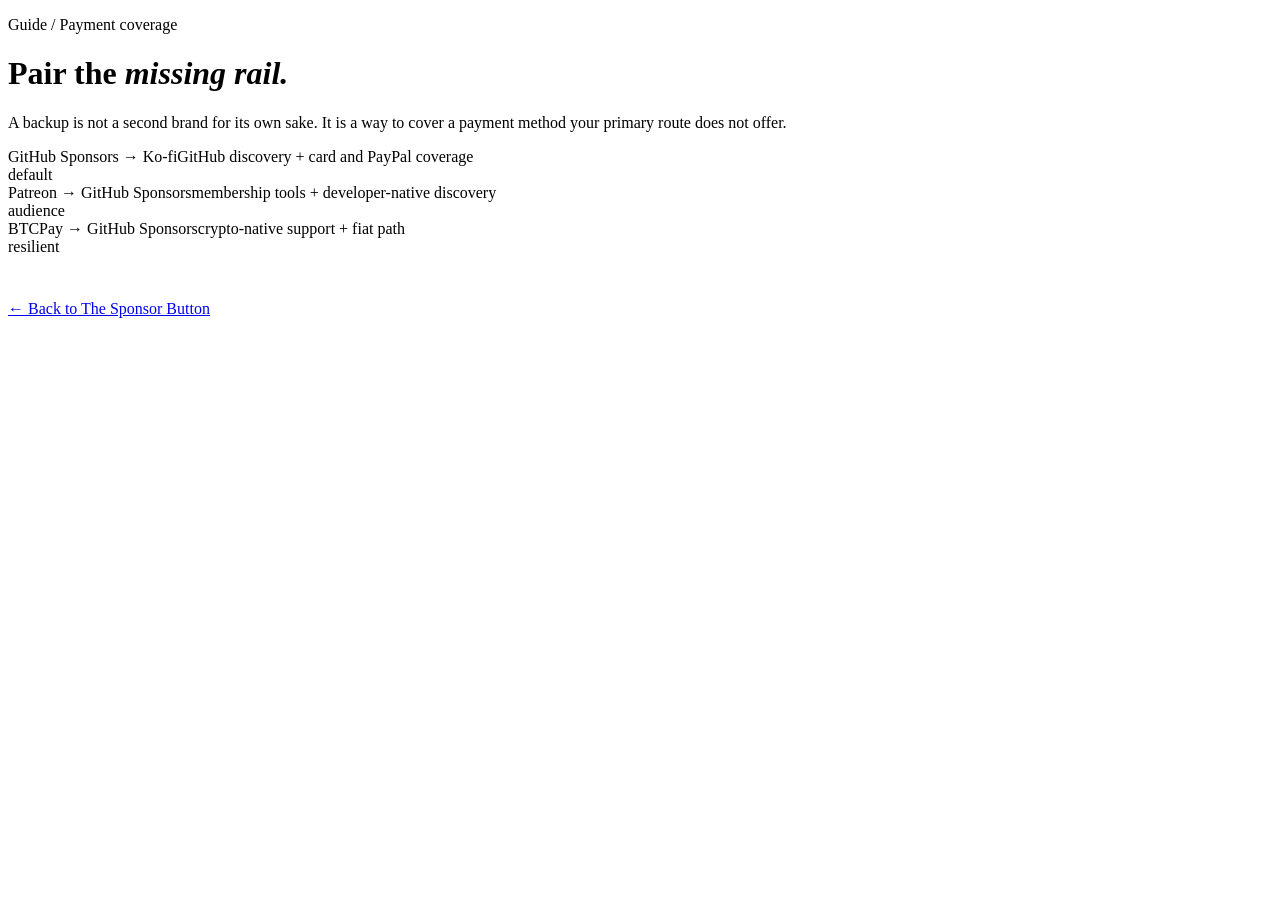
==== backup-platforms.html @ 51831c10 "Add files via upload" ====
<!doctype html><html lang="en"><head><meta charset="utf-8"><meta name="viewport" content="width=device-width,initial-scale=1"><title>Backup Platforms · The Sponsor Button</title><link rel="stylesheet" href="../style.css"></head><body><main class="section wrap"><p class="eyebrow">Guide / Payment coverage</p><h1>Pair the <em>missing rail.</em></h1><p class="lede">A backup is not a second brand for its own sake. It is a way to cover a payment method your primary route does not offer.</p><div class="calculator"><div class="result"><div><span class="result-name">GitHub Sponsors → Ko-fi</span><span class="result-note">GitHub discovery + card and PayPal coverage</span></div><span class="result-value">default</span></div><div class="result"><div><span class="result-name">Patreon → GitHub Sponsors</span><span class="result-note">membership tools + developer-native discovery</span></div><span class="result-value">audience</span></div><div class="result"><div><span class="result-name">BTCPay → GitHub Sponsors</span><span class="result-note">crypto-native support + fiat path</span></div><span class="result-value">resilient</span></div></div><p style="margin-top:44px"><a class="text-link" href="../index.html">← Back to The Sponsor Button</a></p></main></body></html>
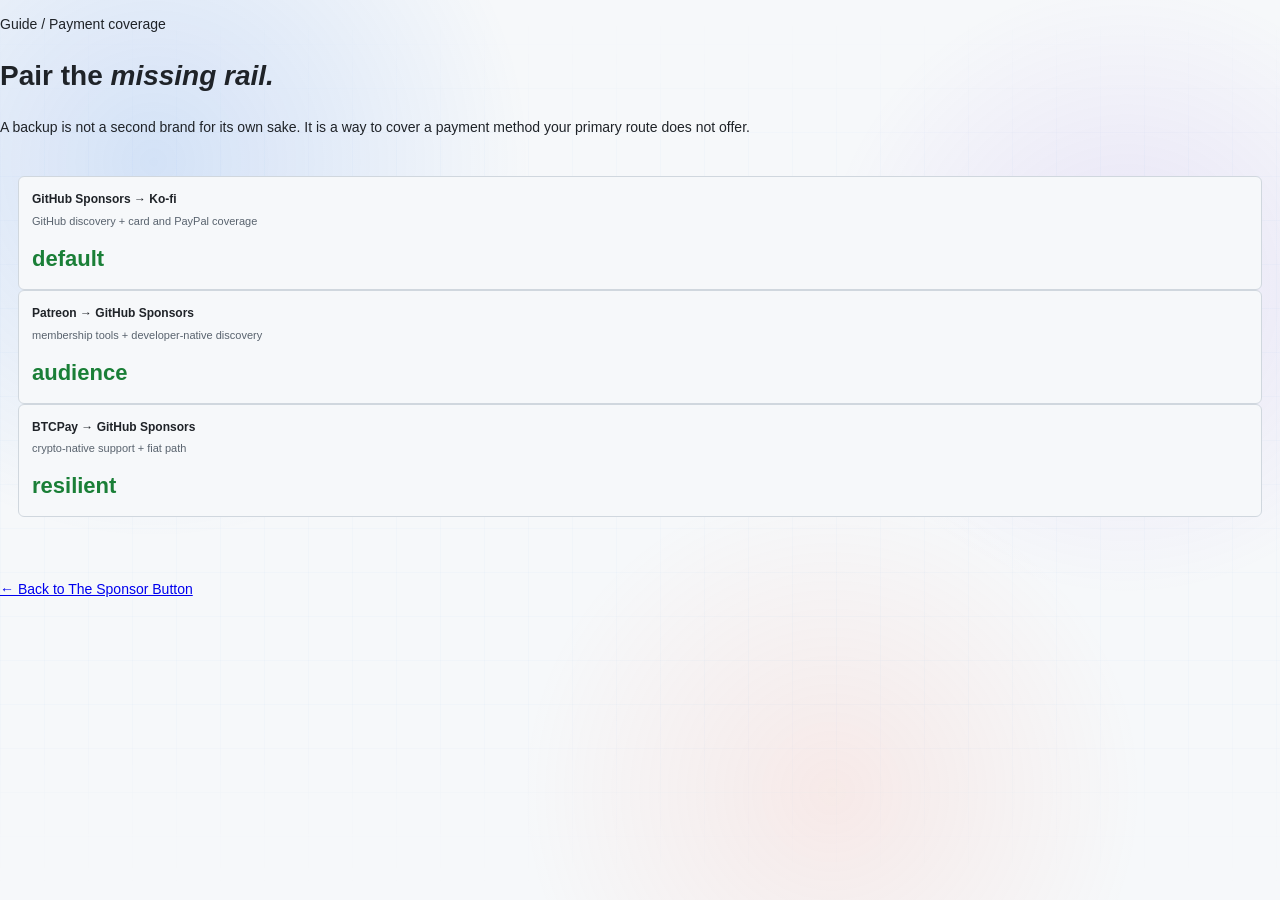
==== commit a010289e: "Add files via upload" ====
--- a/backup-platforms.html
+++ b/backup-platforms.html
@@ -1 +1 @@
-<!doctype html><html lang="en"><head><meta charset="utf-8"><meta name="viewport" content="width=device-width,initial-scale=1"><title>Backup Platforms · The Sponsor Button</title><link rel="stylesheet" href="../style.css"></head><body><main class="section wrap"><p class="eyebrow">Guide / Payment coverage</p><h1>Pair the <em>missing rail.</em></h1><p class="lede">A backup is not a second brand for its own sake. It is a way to cover a payment method your primary route does not offer.</p><div class="calculator"><div class="result"><div><span class="result-name">GitHub Sponsors → Ko-fi</span><span class="result-note">GitHub discovery + card and PayPal coverage</span></div><span class="result-value">default</span></div><div class="result"><div><span class="result-name">Patreon → GitHub Sponsors</span><span class="result-note">membership tools + developer-native discovery</span></div><span class="result-value">audience</span></div><div class="result"><div><span class="result-name">BTCPay → GitHub Sponsors</span><span class="result-note">crypto-native support + fiat path</span></div><span class="result-value">resilient</span></div></div><p style="margin-top:44px"><a class="text-link" href="../index.html">← Back to The Sponsor Button</a></p></main></body></html>
+<!doctype html><html lang="en"><head><meta charset="utf-8"><meta name="viewport" content="width=device-width,initial-scale=1"><title>Backup Platforms · The Sponsor Button</title><link rel="stylesheet" href="style.css"></head><body><main class="section wrap"><p class="eyebrow">Guide / Payment coverage</p><h1>Pair the <em>missing rail.</em></h1><p class="lede">A backup is not a second brand for its own sake. It is a way to cover a payment method your primary route does not offer.</p><div class="calculator"><div class="result"><div><span class="result-name">GitHub Sponsors → Ko-fi</span><span class="result-note">GitHub discovery + card and PayPal coverage</span></div><span class="result-value">default</span></div><div class="result"><div><span class="result-name">Patreon → GitHub Sponsors</span><span class="result-note">membership tools + developer-native discovery</span></div><span class="result-value">audience</span></div><div class="result"><div><span class="result-name">BTCPay → GitHub Sponsors</span><span class="result-note">crypto-native support + fiat path</span></div><span class="result-value">resilient</span></div></div><p style="margin-top:44px"><a class="text-link" href="index.html">← Back to The Sponsor Button</a></p></main></body></html>
--- a/style.css
+++ b/style.css
@@ -0,0 +1,5 @@
+:root{--bg:#f6f8fa;--panel:#fff;--ink:#1f2328;--muted:#59636e;--line:#d0d7de;--blue:#0969da;--green:#1a7f37;--yellow:#bf8700;--red:#cf222e;--purple:#8250df}*{box-sizing:border-box}html{scroll-behavior:smooth}body{margin:0;background:var(--bg);color:var(--ink);font:14px/1.55 -apple-system,BlinkMacSystemFont,"Segoe UI",sans-serif}.topbar{height:64px;background:#25292e;color:#fff}.topbar-inner{max-width:1180px;height:100%;margin:auto;padding:0 24px;display:flex;align-items:center;justify-content:space-between}.github-wordmark{color:#fff;text-decoration:none;font-size:16px;font-weight:700;letter-spacing:-.02em}.octo{display:inline-grid;place-items:center;border:1px solid #8b949e;border-radius:50%;width:25px;height:25px;margin-right:8px}.top-actions{display:flex;align-items:center;gap:20px;color:#d0d7de;font-size:13px}.top-actions a{color:#fff;text-decoration:none}.search{border:1px solid #57606a;border-radius:6px;padding:5px 14px;color:#8b949e;background:#1f2328}.repo-shell{max-width:1180px;margin:auto;padding:28px 24px 70px}.repo-head{display:flex;justify-content:space-between;align-items:end;padding:12px 0 25px}.crumb{color:var(--blue);margin:0 0 15px}.crumb strong{font-weight:600}.repo-head h1{font-size:28px;margin:0 0 8px;letter-spacing:-.025em}.repo-sub{font-size:16px;color:var(--muted);margin:0;max-width:660px}.badges{display:flex;gap:8px;margin-top:18px;flex-wrap:wrap}.badges span{font-size:12px;border:1px solid var(--line);border-radius:20px;padding:3px 9px;background:#fff;color:var(--muted)}.star-button,.contribute-button{border:1px solid var(--line);background:#fff;border-radius:7px;padding:8px 13px;text-decoration:none;color:var(--ink);font-weight:600;box-shadow:0 1px 0 rgba(31,35,40,.04)}.star-button small{font-weight:400;color:var(--muted)}.repo-tabs{border-bottom:1px solid var(--line);display:flex;gap:4px;margin-bottom:25px}.repo-tabs a{color:var(--muted);text-decoration:none;padding:12px 16px;font-weight:600}.repo-tabs a.active{color:var(--ink);border-bottom:2px solid #fd8c73}.repo-grid{display:grid;grid-template-columns:minmax(0,1fr) 285px;gap:25px}.panel,.side-panel{background:var(--panel);border:1px solid var(--line);border-radius:6px}.readme-bar{padding:10px 16px;border-bottom:1px solid var(--line);font-family:ui-monospace,monospace;font-size:12px;font-weight:600}.green-dot{display:inline-block;width:8px;height:8px;background:#1a7f37;border-radius:50%;margin-right:8px}.muted{color:#8c959f;font-weight:400}.readme-body{padding:36px 44px}.kicker,.section-label{color:var(--purple);font-size:11px;font-weight:800;letter-spacing:.11em;text-transform:uppercase}.readme h2{font-size:46px;line-height:1.06;letter-spacing:-.055em;margin:10px 0 22px}.readme h2 span{color:var(--blue)}.intro{font-size:17px;line-height:1.7;color:var(--muted);max-width:650px}.callout{border-left:4px solid #fd8c73;background:#fff8f6;padding:15px 18px;margin:30px 0}.callout strong{font-size:13px}.callout p{margin:5px 0 0;font-size:16px}.readme h3{font-size:21px;margin:34px 0 14px;border-bottom:1px solid var(--line);padding-bottom:9px}.steps{display:grid;gap:8px}.steps a{display:grid;grid-template-columns:38px 1fr 20px;align-items:center;gap:12px;border:1px solid var(--line);border-radius:6px;padding:13px 14px;color:var(--ink);text-decoration:none}.steps a:hover{border-color:#8c959f;background:#f6f8fa}.steps b{color:var(--blue);font:700 13px ui-monospace,monospace}.steps strong{display:block}.steps small{display:block;color:var(--muted);font-size:12px;margin-top:2px}.steps i{font-style:normal;color:var(--muted);font-size:20px}.yaml{background:#161b22;color:#e6edf3;border-radius:6px;overflow:hidden;font:13px/1.7 ui-monospace,SFMono-Regular,Menlo,monospace;margin:20px 0}.yaml>div{padding:8px 14px;border-bottom:1px solid #30363d;color:#8b949e}.yaml pre{margin:0;padding:16px}.red{color:#ff7b72}.yellow{color:#d2a8ff}.key{color:#79c0ff}.string{color:#a5d6ff}.read-link{color:var(--blue);font-weight:600;text-decoration:none}.sidebar{display:grid;align-content:start;gap:18px}.side-panel{padding:19px}.side-panel h3{font-size:15px;margin:0 0 11px}.side-panel p{color:var(--muted);margin:0 0 14px}.side-line{font-size:12px;color:var(--muted);margin:10px 0}.side-line a,.side-link{color:var(--blue);text-decoration:none}.side-link{display:flex;justify-content:space-between;padding:9px 0;border-top:1px solid var(--line)}.side-link span{color:var(--muted)}.funding{background:#f6fbf7;border-color:#a9d8b5}.funding a{display:block;color:var(--green);font-weight:600;text-decoration:none;padding:6px 0}.matrix-section{margin-top:66px}.section-label{display:block;margin-bottom:10px}.matrix-heading{display:flex;justify-content:space-between;align-items:end;gap:30px}.matrix-heading h2,.bottom-row h2{font-size:30px;letter-spacing:-.04em;margin:0}.matrix-heading p{max-width:470px;color:var(--muted);margin:0}.calculator{margin-top:20px;padding:18px}.calculator>label{font-weight:600;display:flex;align-items:center;gap:14px}.amount{display:flex;align-items:center;border:1px solid var(--line);border-radius:6px;padding:0 9px;font-weight:400}.amount input{width:85px;border:0;outline:0;padding:7px;font:inherit}.results{display:grid;grid-template-columns:repeat(5,1fr);gap:10px;margin-top:18px}.result{background:#f6f8fa;border:1px solid var(--line);border-radius:6px;padding:13px}.result-name{display:block;font-weight:600;font-size:12px}.result-note{display:block;color:var(--muted);font-size:11px;margin-top:4px}.result-value{display:block;color:var(--green);font-size:22px;font-weight:700;margin-top:12px}.bottom-row{display:flex;justify-content:space-between;align-items:end;border-top:1px solid var(--line);margin-top:60px;padding-top:35px}.bottom-row p{color:var(--muted);max-width:560px}.contribute-button{color:var(--blue)}footer{border-top:1px solid var(--line);padding:25px max(24px,calc((100% - 1132px)/2));display:flex;justify-content:space-between;color:var(--muted);font-size:12px;background:#fff}@media(max-width:800px){.top-actions .search{display:none}.repo-head{align-items:start;flex-direction:column;gap:20px}.repo-grid{grid-template-columns:1fr}.readme-body{padding:27px 22px}.readme h2{font-size:37px}.results{grid-template-columns:repeat(2,1fr)}.matrix-heading{display:block}.matrix-heading p{margin-top:10px}.bottom-row{display:block}.contribute-button{display:inline-block;margin-top:10px}}@media(max-width:480px){.repo-shell{padding-left:14px;padding-right:14px}.repo-tabs{overflow:auto}.repo-tabs a{white-space:nowrap;padding:11px 12px}.results{grid-template-columns:1fr}.topbar-inner{padding:0 14px}.repo-sub{font-size:14px}footer{display:block}footer span{display:block;margin:5px 0}}
+.builder-section{margin-top:74px;padding:45px 0 10px;display:grid;grid-template-columns:.85fr 1.15fr;gap:50px;align-items:center;border-top:1px solid var(--line)}.builder-copy h2{font-size:43px;line-height:1.02;letter-spacing:-.05em;margin:5px 0 15px}.builder-copy h2 em{font-style:normal;color:var(--coral,#fd8c73)}.builder-copy p{color:var(--muted);max-width:430px}.mode-buttons{display:flex;gap:6px;flex-wrap:wrap;margin-top:22px}.mode,.copy-config{border:1px solid var(--line);background:#fff;border-radius:6px;padding:8px 11px;color:var(--muted);font:600 12px inherit;cursor:pointer}.mode.active{background:#25292e;border-color:#25292e;color:#fff}.builder-card{padding:0;overflow:hidden;box-shadow:0 12px 35px rgba(31,35,40,.08)}.builder-top{display:flex;align-items:center;gap:8px;padding:16px 18px;border-bottom:1px solid var(--line)}.builder-top span:last-child{margin-left:auto;font-size:11px;color:var(--green);font-weight:700}.live-dot{width:8px;height:8px;background:#2da44e;border-radius:50%;box-shadow:0 0 0 4px #dafbe1}.stack-options{padding:13px;display:grid;gap:8px}.stack-option{display:grid;grid-template-columns:36px 1fr auto;align-items:center;gap:11px;text-align:left;border:1px solid var(--line);border-radius:7px;background:#fff;padding:12px;cursor:pointer;color:var(--ink);transition:.18s}.stack-option:hover{transform:translateX(3px);border-color:#8c959f}.stack-option.selected{border:2px solid var(--blue);background:#f0f7ff;padding:11px}.platform-icon{display:grid;place-items:center;width:30px;height:30px;border-radius:8px;background:#25292e;color:#fff;font-size:11px;font-weight:800}.platform-icon.warm{background:#ffdfbd;color:#a34700;font-size:17px}.platform-icon.purple{background:#eee7ff;color:var(--purple);font-size:18px}.stack-option b,.stack-option small{display:block}.stack-option small{color:var(--muted);font-size:11px}.stack-option i{font-size:10px;color:var(--blue);font-style:normal;font-weight:800;text-transform:uppercase}.recommendation{margin:2px 18px 18px;padding:14px 15px;background:#fff8f6;border-left:3px solid #fd8c73}.recommendation b{font-size:12px}.recommendation p{margin:4px 0 0;color:var(--muted);font-size:12px}.copy-config{margin:0 0 18px 18px;color:#fff;background:var(--green);border-color:var(--green)}.copied{font-size:11px;color:var(--green);font-weight:700;opacity:0;transition:opacity .2s}.copied.show{opacity:1}@media(max-width:800px){.builder-section{grid-template-columns:1fr;gap:25px}}
+.repo-shell{background:linear-gradient(180deg,#eef6ff 0 360px,var(--bg) 650px);max-width:none;padding-left:max(24px,calc((100% - 1132px)/2));padding-right:max(24px,calc((100% - 1132px)/2))}.repo-head{background:linear-gradient(115deg,#0b1f3a 0%,#163b72 58%,#1f6feb 100%);color:#fff;margin:0 -24px;padding:36px max(24px,calc((100vw - 1180px)/2));position:relative;overflow:hidden}.repo-head:after{content:"";position:absolute;width:430px;height:430px;border:1px solid rgba(255,255,255,.17);border-radius:50%;right:8%;top:-260px;box-shadow:0 0 0 28px rgba(255,255,255,.04),0 0 0 58px rgba(255,255,255,.03)}.repo-head>div,.repo-head>a{position:relative;z-index:1}.repo-head .crumb,.repo-head .repo-sub{color:#c8dcff}.repo-head h1{font-size:34px}.repo-head .badges span{background:rgba(255,255,255,.1);border-color:rgba(255,255,255,.26);color:#fff}.repo-head .star-button{background:#fff;color:#0b1f3a}.repo-tabs{background:#fff;margin-left:-24px;margin-right:-24px;padding-left:max(24px,calc((100vw - 1132px)/2));padding-right:max(24px,calc((100vw - 1132px)/2))}.readme{border-top:4px solid #fd8c73}.readme-body{background:linear-gradient(180deg,#fff 0%,#fff 70%,#fff8f6 100%)}.readme h2 span{color:#e5533d}.callout{background:#fff0ec;border-left-color:#e5533d}.sidebar .side-panel:nth-child(2){background:#f3efff;border-color:#c7b8ff}.sidebar .side-panel:nth-child(2) h3{color:#6e40c9}.sidebar .funding{background:#e8f8ee;border-color:#7bc895}.matrix-section{margin-left:-24px;margin-right:-24px;padding:65px max(24px,calc((100vw - 1132px)/2));background:linear-gradient(120deg,#111827,#182d4e);color:#fff}.matrix-section .matrix-heading p{color:#b8c5d6}.matrix-section .section-label{color:#8be9c1}.matrix-section .calculator{background:#fff;color:var(--ink);border:0;box-shadow:0 16px 40px rgba(0,0,0,.24)}.matrix-section .result:nth-child(1){background:#e8f8ee;border-color:#a9d8b5}.matrix-section .result:nth-child(2){background:#eaf3ff;border-color:#a9caff}.matrix-section .result:nth-child(3){background:#fff4dc;border-color:#f0cd87}.matrix-section .result:nth-child(4){background:#fff0ec;border-color:#ffc1b3}.matrix-section .result:nth-child(5){background:#f3efff;border-color:#c7b8ff}.builder-section{background:linear-gradient(110deg,#fff0ec,#fff8f4);margin-left:-24px;margin-right:-24px;padding-left:max(24px,calc((100vw - 1132px)/2));padding-right:max(24px,calc((100vw - 1132px)/2));border-top:0;border-bottom:1px solid #ffc1b3}.builder-copy .section-label{color:#e5533d}.builder-card{border:0;box-shadow:0 16px 45px rgba(229,83,61,.16)}.bottom-row{background:#e8f8ee;margin-left:-24px;margin-right:-24px;padding-left:max(24px,calc((100vw - 1132px)/2));padding-right:max(24px,calc((100vw - 1132px)/2));padding-bottom:35px;border-top:0}.bottom-row .section-label{color:var(--green)}@media(max-width:800px){.repo-shell{padding-left:14px;padding-right:14px}.repo-head{margin-left:-14px;margin-right:-14px;padding-left:14px;padding-right:14px}.repo-tabs,.matrix-section,.builder-section,.bottom-row{margin-left:-14px;margin-right:-14px;padding-left:14px;padding-right:14px}}
+body{position:relative;overflow-x:hidden;background:#f6f8fa}body:before{content:"";position:fixed;z-index:-2;inset:0;background:radial-gradient(circle at 12% 18%,rgba(31,111,235,.16),transparent 28%),radial-gradient(circle at 88% 32%,rgba(130,80,223,.12),transparent 24%),radial-gradient(circle at 65% 88%,rgba(253,140,115,.13),transparent 27%);animation:drift 18s ease-in-out infinite alternate;pointer-events:none}@keyframes drift{0%{transform:scale(1) translate3d(-1%,0,0);filter:hue-rotate(0deg)}50%{transform:scale(1.08) translate3d(1%,2%,0)}100%{transform:scale(1.02) translate3d(-1%,-1%,0);filter:hue-rotate(16deg)}}body:after{content:"";position:fixed;z-index:-1;inset:0;opacity:.12;background-image:linear-gradient(rgba(9,105,218,.18) 1px,transparent 1px),linear-gradient(90deg,rgba(9,105,218,.18) 1px,transparent 1px);background-size:44px 44px;mask-image:linear-gradient(to bottom,transparent,black 18%,black 78%,transparent);animation:gridmove 24s linear infinite;pointer-events:none}@keyframes gridmove{from{background-position:0 0,0 0}to{background-position:44px 44px,44px 44px}}.topbar{position:relative;overflow:hidden}.topbar:after{content:"";position:absolute;inset:-60%;background:linear-gradient(100deg,transparent 40%,rgba(91,226,255,.18),transparent 60%);transform:translateX(-35%);animation:sweep 8s ease-in-out infinite;pointer-events:none}@keyframes sweep{0%,35%{transform:translateX(-35%)}70%,100%{transform:translateX(35%)}}.topbar-inner{position:relative;z-index:1}.repo-head:before{content:"";position:absolute;width:10px;height:10px;border-radius:50%;background:#ffb86b;left:12%;bottom:23px;box-shadow:0 0 0 7px rgba(255,184,107,.14),170px -96px 0 -2px #77e0c1,460px -43px 0 -3px #ff8c78;animation:floatdots 7s ease-in-out infinite alternate}@keyframes floatdots{from{transform:translateY(0)}to{transform:translateY(-18px)}}@media(prefers-reduced-motion:reduce){*,*:before,*:after{animation-duration:.01ms!important;animation-iteration-count:1!important;scroll-behavior:auto!important}}
+.theme-toggle{display:inline-flex;align-items:center;gap:7px;border:0;background:transparent;color:#d0d7de;font:600 12px inherit;cursor:pointer;padding:3px}.toggle-track{display:inline-flex;align-items:center;width:36px;height:20px;border-radius:99px;background:#57606a;padding:2px;transition:.25s}.toggle-thumb{display:grid;place-items:center;width:16px;height:16px;border-radius:50%;background:#fff;color:#57606a;font-size:11px;line-height:1;transition:.25s}.theme-toggle[aria-pressed="true"] .toggle-track{background:#8b5cf6}.theme-toggle[aria-pressed="true"] .toggle-thumb{transform:translateX(16px);background:#1f2937;color:#fde68a}.theme-label{min-width:29px;text-align:left}.theme-dark{--bg:#0d1117;--panel:#161b22;--ink:#e6edf3;--muted:#8b949e;--line:#30363d;--blue:#58a6ff;--green:#3fb950;--yellow:#d29922;--red:#ff7b72;--purple:#bc8cff;background:#0d1117;color:var(--ink)}.theme-dark:before{background:radial-gradient(circle at 12% 18%,rgba(31,111,235,.24),transparent 28%),radial-gradient(circle at 88% 32%,rgba(130,80,223,.2),transparent 24%),radial-gradient(circle at 65% 88%,rgba(253,140,115,.13),transparent 27%)}.theme-dark:after{background-image:linear-gradient(rgba(88,166,255,.1) 1px,transparent 1px),linear-gradient(90deg,rgba(88,166,255,.1) 1px,transparent 1px)}.theme-dark .repo-shell{background:linear-gradient(180deg,#101c30 0 360px,#0d1117 650px)}.theme-dark .repo-tabs,.theme-dark .panel,.theme-dark .side-panel,.theme-dark .calculator,.theme-dark .steps a,.theme-dark .stack-option,.theme-dark footer{background:#161b22;color:var(--ink);border-color:#30363d}.theme-dark .repo-tabs a{color:#8b949e}.theme-dark .repo-tabs a.active{color:#e6edf3}.theme-dark .readme-body{background:linear-gradient(180deg,#161b22 0%,#161b22 70%,#241b20 100%)}.theme-dark .readme h2{color:#e6edf3}.theme-dark .readme h2 span{color:#ff9b87}.theme-dark .intro,.theme-dark .side-panel p,.theme-dark .matrix-heading p,.theme-dark .steps small,.theme-dark .stack-option small,.theme-dark .recommendation p{color:#8b949e}.theme-dark .callout,.theme-dark .recommendation{background:#2b1c1d;border-color:#ff7b72}.theme-dark .yaml{background:#0d1117}.theme-dark .matrix-section{background:linear-gradient(120deg,#030712,#111827)}.theme-dark .matrix-section .calculator{background:#161b22}.theme-dark .matrix-section .result{background:#1f2937;border-color:#374151}.theme-dark .matrix-section .result-value{color:#7ee787}.theme-dark .builder-section{background:linear-gradient(110deg,#2a181b,#1f172c);border-color:#4b2c36}.theme-dark .bottom-row{background:#11251a}.theme-dark .bottom-row .section-label{color:#7ee787}.theme-dark .amount{background:#0d1117;border-color:#30363d}.theme-dark .amount input{background:transparent;color:#e6edf3}.theme-dark .side-panel:nth-child(2){background:#211b31;border-color:#6e40c9}.theme-dark .funding{background:#11251a;border-color:#238636}.theme-dark footer{color:#8b949e}.theme-dark .contribute-button{background:#161b22;color:#58a6ff;border-color:#30363d}@media(max-width:800px){.theme-label{display:none}}
